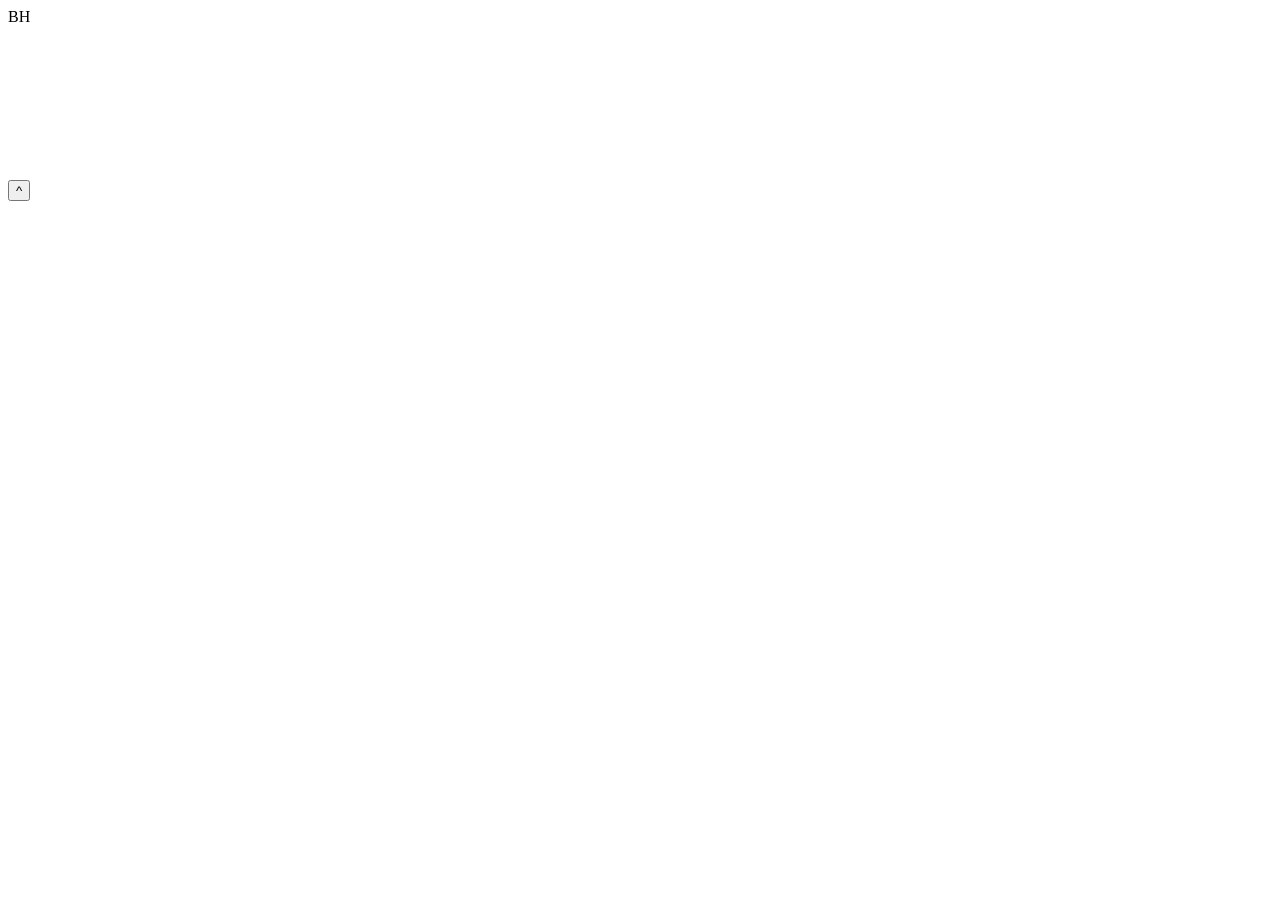
==== cliente.html @ abd91cc1 "Add files via upload" ====
﻿<!DOCTYPE html>
<html lang="pt-BR">
<head>
  <meta charset="UTF-8">
  <meta name="viewport" content="width=device-width, initial-scale=1.0">
  <meta name="description" content="Area do cliente BuildHub.">
  <title>Area do Cliente | BuildHub</title>
  <link rel="preconnect" href="https://fonts.googleapis.com">
  <link rel="preconnect" href="https://fonts.gstatic.com" crossorigin>
  <link href="https://fonts.googleapis.com/css2?family=Inter:wght@400;500;600;700;800;900&family=Manrope:wght@400;500;700;800&display=swap" rel="stylesheet">
  <link rel="stylesheet" href="css/style.css">
</head>
<body data-page="cliente">
  <div class="loader" id="loader" aria-label="Carregando area do cliente">
     <span class="brand-symbol" id="brandSymbol"><img src="assets/images/logobranca.png" alt="" aria-hidden="true"><span class="brand-fallback">BH</span></span>
    <div class="loader-line"></div>
  </div>
    <div class="loader-line"></div>
  </div>

  <div class="custom-cursor" id="customCursor" aria-hidden="true"></div>
  <canvas id="particleCanvas" aria-hidden="true"></canvas>
  <div class="floating-grid" id="floatingGrid" aria-hidden="true"></div>

  <main>
    <section class="dashboard-section" id="dashboard" hidden>
      <aside class="sidebar glass">
        <a class="brand dashboard-brand" href="index.html">
          <span class="brand-symbol" id="brandSymbol"><img src="assets/images/logobranca.png" alt="" aria-hidden="true"><span class="brand-fallback">BH</span></span>
          <span class="brand-text" id="brandText">BuildHub</span>
        </a>
        <nav id="dashboardMenu" aria-label="Menu da area do cliente"></nav>
        <a class="btn btn-ghost" href="index.html">Site</a>
        <button class="btn btn-ghost" id="logoutButton" type="button">Sair</button>
      </aside>

      <div class="dashboard-main">
        <div class="dashboard-top">
          <div>
            <p class="eyebrow" id="dashboardRole">Nivel CLIENTE</p>
            <h2 id="dashboardTitle">Area do cliente</h2>
          </div>
          <span class="status-pill">Online</span>
        </div>
        <div class="dashboard-content" id="dashboardContent"></div>
      </div>
    </section>
  </main>

  <div class="toast" id="toast" role="status" aria-live="polite"></div>
  <button class="to-top" id="toTop" type="button" aria-label="Voltar ao topo">^</button>
  <script src="js/script.js"></script>
</body>
</html>
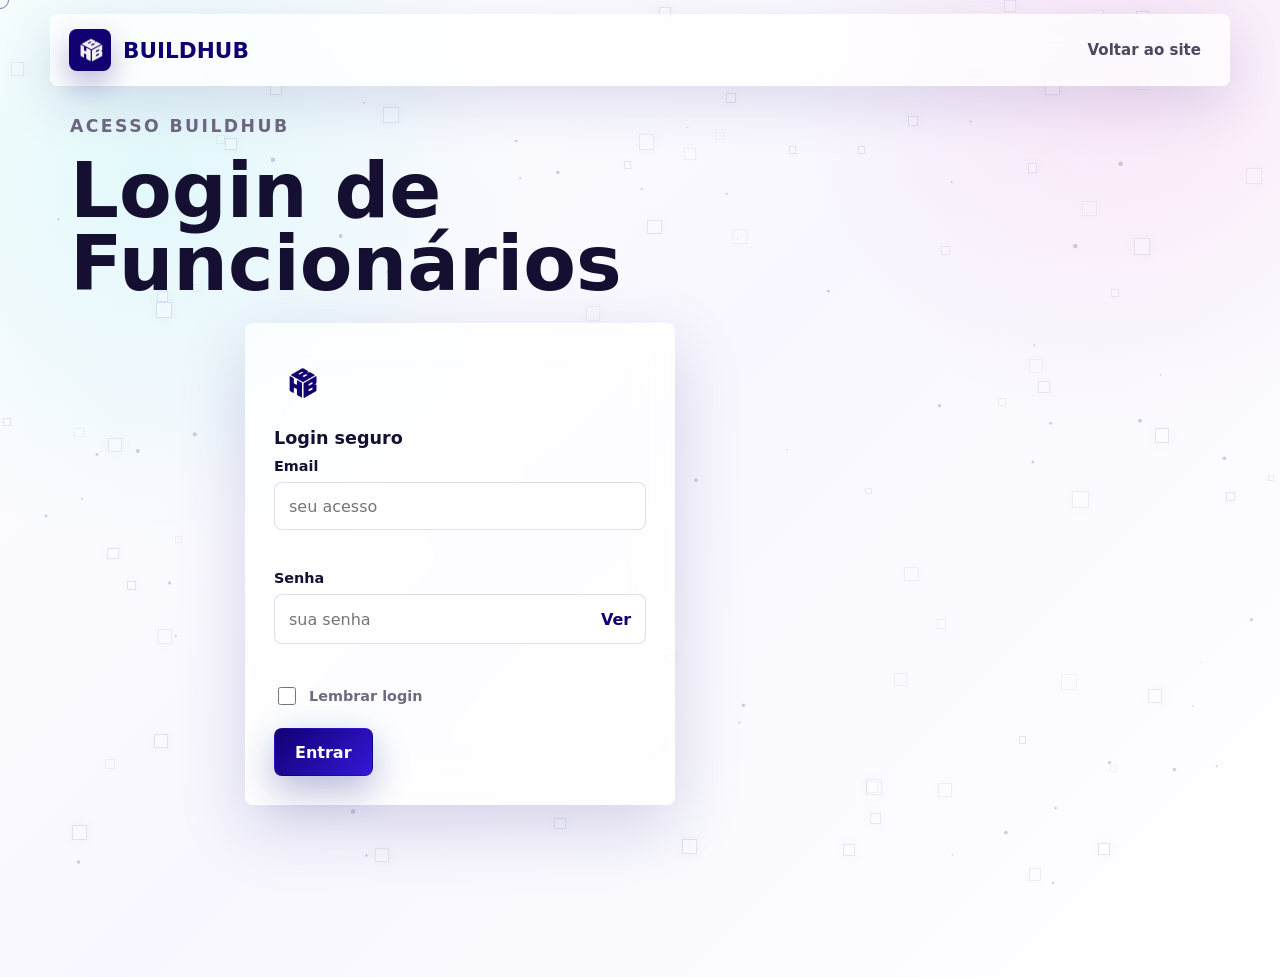
==== commit 89445613: "Update cliente.html" ====
--- a/cliente.html
+++ b/cliente.html
@@ -4,7 +4,7 @@
   <meta charset="UTF-8">
   <meta name="viewport" content="width=device-width, initial-scale=1.0">
   <meta name="description" content="Area do cliente BuildHub.">
-  <title>Area do Cliente | BuildHub</title>
+  <title>Área do Cliente | BuildHub</title>
   <link rel="preconnect" href="https://fonts.googleapis.com">
   <link rel="preconnect" href="https://fonts.gstatic.com" crossorigin>
   <link href="https://fonts.googleapis.com/css2?family=Inter:wght@400;500;600;700;800;900&family=Manrope:wght@400;500;700;800&display=swap" rel="stylesheet">
@@ -38,7 +38,7 @@
         <div class="dashboard-top">
           <div>
             <p class="eyebrow" id="dashboardRole">Nivel CLIENTE</p>
-            <h2 id="dashboardTitle">Area do cliente</h2>
+            <h2 id="dashboardTitle">Área do cliente</h2>
           </div>
           <span class="status-pill">Online</span>
         </div>
--- a/css/style.css
+++ b/css/style.css
@@ -0,0 +1,1680 @@
+:root {
+  --primary: #100072;
+  --primary-soft: rgba(16, 0, 114, 0.7);
+  --ink: #150f31;
+  --muted: #6f6a82;
+  --line: rgba(16, 0, 114, 0.14);
+  --white: #ffffff;
+  --glass: rgba(255, 255, 255, 0.72);
+  --glow: rgba(93, 70, 255, 0.35);
+  --cyan: #5ce1e6;
+  --rose: #ff6ac2;
+  --radius: 8px;
+  --shadow: 0 22px 70px rgba(16, 0, 114, 0.16);
+  --max-width: 1180px;
+}
+
+* {
+  box-sizing: border-box;
+}
+
+html {
+  scroll-behavior: smooth;
+}
+
+body {
+  margin: 0;
+  min-height: 100vh;
+  color: var(--ink);
+  font-family: Inter, ui-sans-serif, system-ui, -apple-system, BlinkMacSystemFont, "Segoe UI", Arial, sans-serif;
+  background:
+    radial-gradient(circle at 12% 18%, rgba(92, 225, 230, 0.17), transparent 27%),
+    radial-gradient(circle at 88% 8%, rgba(255, 106, 194, 0.12), transparent 24%),
+    linear-gradient(135deg, #ffffff 0%, #f8f7ff 48%, #ffffff 100%);
+  overflow-x: hidden;
+}
+
+body.menu-open,
+body.modal-open {
+  overflow: hidden;
+}
+
+a {
+  color: inherit;
+  text-decoration: none;
+}
+
+button,
+input,
+textarea {
+  font: inherit;
+}
+
+button {
+  cursor: pointer;
+}
+
+::selection {
+  color: var(--white);
+  background: var(--primary);
+}
+
+#particleCanvas,
+.floating-grid {
+  position: fixed;
+  inset: 0;
+  pointer-events: none;
+  z-index: -2;
+}
+
+.floating-grid {
+  z-index: -1;
+  overflow: hidden;
+}
+
+.float-block {
+  position: absolute;
+  width: 10px;
+  height: 10px;
+  border: 1px solid rgba(16, 0, 114, 0.16);
+  background: rgba(255, 255, 255, 0.38);
+  box-shadow: 0 0 16px rgba(16, 0, 114, 0.08);
+  transform: translate3d(0, 0, 0) rotate(0deg);
+  transition: transform 900ms cubic-bezier(0.16, 1, 0.3, 1), opacity 900ms ease, border-color 900ms ease;
+  animation: floatBlock 8s ease-in-out infinite;
+}
+
+.float-block.scatter {
+  opacity: 0.42;
+  border-color: rgba(92, 225, 230, 0.42);
+}
+
+.loader {
+  position: fixed;
+  inset: 0;
+  z-index: 1000;
+  display: grid;
+  place-items: center;
+  gap: 18px;
+  align-content: center;
+  color: var(--primary);
+  background: var(--white);
+  transition: opacity 600ms ease, visibility 600ms ease;
+}
+
+.loader.done {
+  opacity: 0;
+  visibility: hidden;
+}
+
+.loader-mark {
+  display: grid;
+  width: 74px;
+  height: 74px;
+  place-items: center;
+  border: 2px solid var(--primary);
+  border-radius: var(--radius);
+  font-weight: 900;
+  letter-spacing: 0;
+  animation: loaderPulse 1.2s ease-in-out infinite;
+}
+
+.loader-line {
+  width: 160px;
+  height: 3px;
+  overflow: hidden;
+  border-radius: 20px;
+  background: rgba(16, 0, 114, 0.12);
+}
+
+.loader-line::after {
+  display: block;
+  width: 42%;
+  height: 100%;
+  content: "";
+  background: linear-gradient(90deg, var(--primary), var(--cyan));
+  animation: loadLine 1s ease-in-out infinite;
+}
+
+.custom-cursor {
+  position: fixed;
+  top: 0;
+  left: 0;
+  z-index: 999;
+  width: 18px;
+  height: 18px;
+  pointer-events: none;
+  border: 1px solid rgba(16, 0, 114, 0.55);
+  border-radius: 50%;
+  transform: translate(-50%, -50%);
+  transition: width 160ms ease, height 160ms ease, border-color 160ms ease, background 160ms ease;
+  mix-blend-mode: multiply;
+}
+
+.custom-cursor.active {
+  width: 36px;
+  height: 36px;
+  border-color: rgba(92, 225, 230, 0.65);
+  background: rgba(92, 225, 230, 0.12);
+}
+
+.site-header {
+  position: fixed;
+  top: 14px;
+  left: 0;
+  right: 0;
+  z-index: 100;
+  padding: 0 20px;
+}
+
+.navbar {
+  display: flex;
+  align-items: center;
+  justify-content: space-between;
+  max-width: var(--max-width);
+  min-height: 72px;
+  margin: 0 auto;
+  padding: 12px 14px 12px 18px;
+  border: 1px solid rgba(255, 255, 255, 0.68);
+  border-radius: var(--radius);
+  background: rgba(255, 255, 255, 0.72);
+  box-shadow: 0 18px 55px rgba(16, 0, 114, 0.12);
+  backdrop-filter: blur(18px);
+}
+
+.brand {
+  display: inline-flex;
+  align-items: center;
+  gap: 12px;
+  min-width: 0;
+  color: var(--primary);
+  font-weight: 900;
+}
+
+.brand-symbol {
+  display: grid;
+  width: 42px;
+  height: 42px;
+  place-items: center;
+  flex: 0 0 auto;
+  color: var(--white);
+  border-radius: var(--radius);
+  background: var(--primary);
+  box-shadow: 0 12px 28px rgba(16, 0, 114, 0.28);
+}
+
+.brand-text {
+  display: inline-flex;
+  font-size: 1.35rem;
+  letter-spacing: 0;
+  text-transform: uppercase;
+}
+
+.brand-text span {
+  display: inline-block;
+  transform-origin: 50% 70%;
+}
+
+.brand-text span.logo-pop {
+  animation: logoPop 480ms ease;
+}
+
+.nav-menu {
+  display: flex;
+  align-items: center;
+  gap: 6px;
+}
+
+.nav-menu.single-link {
+  display: flex;
+  position: static;
+  padding: 0;
+  border: 0;
+  background: transparent;
+  box-shadow: none;
+  opacity: 1;
+  pointer-events: auto;
+  transform: none;
+}
+
+.nav-menu a {
+  padding: 10px 14px;
+  color: rgba(21, 15, 49, 0.76);
+  border-radius: var(--radius);
+  font-size: 0.94rem;
+  font-weight: 700;
+  transition: color 220ms ease, background 220ms ease, transform 220ms ease;
+}
+
+.nav-menu a:hover,
+.nav-menu a.active {
+  color: var(--primary);
+  background: rgba(16, 0, 114, 0.08);
+  transform: translateY(-1px);
+}
+
+.nav-login {
+  color: var(--white) !important;
+  background: var(--primary) !important;
+  box-shadow: 0 10px 24px rgba(16, 0, 114, 0.2);
+}
+
+.nav-toggle {
+  display: none;
+  width: 44px;
+  height: 44px;
+  border: 0;
+  border-radius: var(--radius);
+  background: rgba(16, 0, 114, 0.08);
+}
+
+.nav-toggle span {
+  display: block;
+  width: 20px;
+  height: 2px;
+  margin: 5px auto;
+  background: var(--primary);
+  transition: transform 240ms ease, opacity 240ms ease;
+}
+
+.section {
+  position: relative;
+  max-width: var(--max-width);
+  margin: 0 auto;
+  padding: 112px 20px;
+}
+
+.hero {
+  display: grid;
+  min-height: 100vh;
+  grid-template-columns: minmax(0, 1.05fr) minmax(320px, 0.95fr);
+  gap: 44px;
+  align-items: center;
+  padding-top: 142px;
+}
+
+.hero-content {
+  position: relative;
+  z-index: 1;
+}
+
+.eyebrow {
+  margin: 0 0 14px;
+  color: var(--primary);
+  font-size: 0.78rem;
+  font-weight: 900;
+  letter-spacing: 0.14em;
+  text-transform: uppercase;
+}
+
+h1,
+h2,
+h3,
+p {
+  margin-top: 0;
+}
+
+h1 {
+  max-width: 760px;
+  margin-bottom: 22px;
+  font-size: clamp(2.65rem, 6vw, 5.75rem);
+  line-height: 0.95;
+  letter-spacing: 0;
+}
+
+h2 {
+  margin-bottom: 16px;
+  font-size: clamp(2rem, 4vw, 3.7rem);
+  line-height: 1.02;
+  letter-spacing: 0;
+}
+
+h3 {
+  margin-bottom: 10px;
+  font-size: 1.1rem;
+}
+
+.hero-copy,
+.section-heading p {
+  max-width: 680px;
+  color: var(--muted);
+  font-size: 1.08rem;
+  line-height: 1.7;
+}
+
+.hero-actions {
+  display: flex;
+  flex-wrap: wrap;
+  gap: 14px;
+  margin-top: 34px;
+}
+
+.btn {
+  position: relative;
+  display: inline-flex;
+  min-height: 48px;
+  align-items: center;
+  justify-content: center;
+  padding: 0 20px;
+  overflow: hidden;
+  border: 1px solid transparent;
+  border-radius: var(--radius);
+  font-weight: 850;
+  transition: transform 220ms ease, box-shadow 220ms ease, border-color 220ms ease, background 220ms ease;
+}
+
+.btn::after {
+  position: absolute;
+  inset: 0;
+  content: "";
+  background: linear-gradient(110deg, transparent, rgba(255, 255, 255, 0.38), transparent);
+  transform: translateX(-120%);
+  transition: transform 500ms ease;
+}
+
+.btn:hover {
+  transform: translateY(-3px);
+}
+
+.btn:hover::after {
+  transform: translateX(120%);
+}
+
+.btn-primary {
+  color: var(--white);
+  background: linear-gradient(135deg, var(--primary), #3517d8);
+  box-shadow: 0 16px 36px rgba(16, 0, 114, 0.25), 0 0 28px rgba(92, 225, 230, 0.14);
+}
+
+.btn-ghost {
+  color: var(--primary);
+  border-color: var(--line);
+  background: rgba(255, 255, 255, 0.6);
+}
+
+.glass {
+  border: 1px solid rgba(255, 255, 255, 0.7);
+  background: var(--glass);
+  box-shadow: var(--shadow);
+  backdrop-filter: blur(18px);
+}
+
+.hero-orbit {
+  perspective: 1000px;
+}
+
+.interface-preview {
+  position: relative;
+  min-height: 440px;
+  padding: 18px;
+  overflow: hidden;
+  border-radius: var(--radius);
+  transform: rotateX(8deg) rotateY(-10deg);
+  animation: deviceFloat 5.5s ease-in-out infinite;
+}
+
+.preview-topbar {
+  display: flex;
+  gap: 8px;
+  margin-bottom: 18px;
+}
+
+.preview-topbar span {
+  width: 10px;
+  height: 10px;
+  border-radius: 50%;
+  background: var(--primary);
+  opacity: 0.75;
+}
+
+.preview-grid {
+  display: grid;
+  grid-template-columns: 1.25fr 0.75fr;
+  gap: 14px;
+}
+
+.preview-panel {
+  min-height: 118px;
+  border: 1px solid rgba(16, 0, 114, 0.09);
+  border-radius: var(--radius);
+  background:
+    linear-gradient(135deg, rgba(16, 0, 114, 0.1), rgba(92, 225, 230, 0.08)),
+    rgba(255, 255, 255, 0.68);
+}
+
+.preview-panel.main {
+  min-height: 250px;
+  background:
+    radial-gradient(circle at 70% 28%, rgba(92, 225, 230, 0.42), transparent 18%),
+    linear-gradient(145deg, var(--primary), #2110a2 55%, #ffffff 56%);
+}
+
+.preview-panel.wide {
+  grid-column: 1 / -1;
+}
+
+.preview-glow {
+  position: absolute;
+  right: -80px;
+  bottom: -80px;
+  width: 230px;
+  height: 230px;
+  border-radius: 50%;
+  background: rgba(92, 225, 230, 0.2);
+  filter: blur(10px);
+}
+
+.services-strip {
+  display: grid;
+  grid-column: 1 / -1;
+  grid-template-columns: repeat(4, 1fr);
+  gap: 14px;
+}
+
+.services-strip article,
+.value-card,
+.project-card,
+.info-card,
+.stat-card,
+.dashboard-panel {
+  border: 1px solid rgba(16, 0, 114, 0.1);
+  border-radius: var(--radius);
+  background: rgba(255, 255, 255, 0.68);
+  box-shadow: 0 16px 42px rgba(16, 0, 114, 0.08);
+}
+
+.services-strip article {
+  padding: 22px;
+  transition: transform 240ms ease, box-shadow 240ms ease, border-color 240ms ease;
+}
+
+.services-strip article:hover,
+.value-card:hover,
+.project-card:hover {
+  border-color: rgba(16, 0, 114, 0.22);
+  box-shadow: 0 22px 55px rgba(16, 0, 114, 0.14);
+  transform: translateY(-6px);
+}
+
+.icon {
+  display: inline-grid;
+  width: 36px;
+  height: 36px;
+  place-items: center;
+  margin-bottom: 18px;
+  color: var(--white);
+  border-radius: var(--radius);
+  background: var(--primary);
+  font-size: 0.75rem;
+  font-weight: 900;
+}
+
+.services-strip p,
+.value-card p,
+.project-card p,
+.timeline p {
+  color: var(--muted);
+  line-height: 1.6;
+}
+
+.section-heading {
+  max-width: 780px;
+  margin-bottom: 42px;
+}
+
+.about-grid {
+  display: grid;
+  grid-template-columns: 1.05fr 0.95fr;
+  gap: 20px;
+}
+
+.about-story {
+  padding: 34px;
+  border-radius: var(--radius);
+}
+
+.about-story p {
+  color: var(--muted);
+  line-height: 1.75;
+}
+
+.values {
+  display: grid;
+  gap: 14px;
+}
+
+.value-card {
+  padding: 24px;
+  transition: transform 240ms ease, box-shadow 240ms ease, border-color 240ms ease;
+}
+
+.value-card span {
+  display: block;
+  margin-bottom: 8px;
+  color: var(--primary);
+  font-weight: 900;
+}
+
+.timeline {
+  position: relative;
+  display: grid;
+  grid-template-columns: repeat(4, 1fr);
+  gap: 18px;
+  margin-top: 38px;
+}
+
+.timeline::before {
+  position: absolute;
+  top: 25px;
+  left: 5%;
+  right: 5%;
+  height: 2px;
+  content: "";
+  background: linear-gradient(90deg, transparent, var(--primary), transparent);
+}
+
+.timeline-item {
+  position: relative;
+  padding-top: 58px;
+}
+
+.timeline-item::before {
+  position: absolute;
+  top: 16px;
+  left: 0;
+  width: 20px;
+  height: 20px;
+  content: "";
+  border: 4px solid var(--white);
+  border-radius: 50%;
+  background: var(--primary);
+  box-shadow: 0 0 0 6px rgba(16, 0, 114, 0.12);
+}
+
+.timeline-item span {
+  color: var(--primary);
+  font-weight: 900;
+}
+
+.filter-bar {
+  display: flex;
+  flex-wrap: wrap;
+  gap: 10px;
+  margin-bottom: 26px;
+}
+
+.filter-btn {
+  min-height: 42px;
+  padding: 0 14px;
+  color: var(--primary);
+  border: 1px solid var(--line);
+  border-radius: var(--radius);
+  background: rgba(255, 255, 255, 0.7);
+  font-weight: 800;
+  transition: color 220ms ease, background 220ms ease, transform 220ms ease;
+}
+
+.filter-btn:hover,
+.filter-btn.active {
+  color: var(--white);
+  background: var(--primary);
+  transform: translateY(-2px);
+}
+
+.project-grid {
+  display: grid;
+  grid-template-columns: repeat(3, 1fr);
+  gap: 18px;
+}
+
+.project-card {
+  position: relative;
+  min-height: 330px;
+  padding: 0;
+  overflow: hidden;
+  cursor: pointer;
+  text-align: left;
+  transition: transform 240ms ease, box-shadow 240ms ease, opacity 220ms ease;
+}
+
+.project-card:focus-visible {
+  outline: 3px solid rgba(92, 225, 230, 0.7);
+  outline-offset: 3px;
+}
+
+.project-card[hidden] {
+  display: none;
+}
+
+.project-visual {
+  position: relative;
+  min-height: 190px;
+  overflow: hidden;
+  background: linear-gradient(135deg, var(--primary), #3c21e7);
+}
+
+.project-visual::before,
+.project-visual::after {
+  position: absolute;
+  content: "";
+  border-radius: var(--radius);
+  background: rgba(255, 255, 255, 0.82);
+}
+
+.project-visual::before {
+  top: 28px;
+  left: 28px;
+  width: 52%;
+  height: 24px;
+}
+
+.project-visual::after {
+  right: 28px;
+  bottom: 28px;
+  width: 38%;
+  height: 86px;
+  opacity: 0.78;
+}
+
+.project-card:nth-child(2n) .project-visual {
+  background: linear-gradient(135deg, #ffffff, #e9e7ff 35%, var(--primary));
+}
+
+.project-body {
+  padding: 22px;
+}
+
+.project-category {
+  display: inline-flex;
+  margin-bottom: 12px;
+  color: var(--primary);
+  font-size: 0.76rem;
+  font-weight: 900;
+  text-transform: uppercase;
+}
+
+.project-hover {
+  position: absolute;
+  inset: auto 14px 14px 14px;
+  padding: 16px;
+  color: var(--white);
+  border-radius: var(--radius);
+  background: rgba(16, 0, 114, 0.88);
+  opacity: 0;
+  transform: translateY(12px);
+  transition: opacity 240ms ease, transform 240ms ease;
+}
+
+.project-card:hover .project-hover {
+  opacity: 1;
+  transform: translateY(0);
+}
+
+.contact-layout {
+  display: grid;
+  grid-template-columns: minmax(0, 1fr) 360px;
+  gap: 22px;
+  align-items: start;
+}
+
+.contact-form,
+.login-card {
+  padding: 28px;
+  border-radius: var(--radius);
+}
+
+.form-row {
+  display: grid;
+  gap: 8px;
+  margin-bottom: 16px;
+}
+
+label {
+  color: var(--ink);
+  font-size: 0.9rem;
+  font-weight: 800;
+}
+
+input,
+textarea {
+  width: 100%;
+  border: 1px solid rgba(16, 0, 114, 0.13);
+  border-radius: var(--radius);
+  background: rgba(255, 255, 255, 0.78);
+  color: var(--ink);
+  outline: 0;
+  transition: border-color 220ms ease, box-shadow 220ms ease, transform 220ms ease;
+}
+
+input {
+  min-height: 48px;
+  padding: 0 14px;
+}
+
+textarea {
+  resize: vertical;
+  padding: 14px;
+}
+
+input:focus,
+textarea:focus {
+  border-color: rgba(16, 0, 114, 0.5);
+  box-shadow: 0 0 0 4px rgba(16, 0, 114, 0.08);
+}
+
+.form-row.error input,
+.form-row.error textarea {
+  border-color: #d82148;
+}
+
+.form-row small {
+  min-height: 16px;
+  color: #d82148;
+  font-size: 0.78rem;
+}
+
+.contact-info {
+  display: grid;
+  gap: 14px;
+}
+
+.info-card {
+  padding: 22px;
+}
+
+.info-label {
+  display: block;
+  margin-bottom: 8px;
+  color: var(--muted);
+  font-size: 0.82rem;
+  font-weight: 800;
+}
+
+.socials {
+  display: flex;
+  gap: 10px;
+}
+
+.socials a {
+  display: grid;
+  width: 48px;
+  height: 48px;
+  place-items: center;
+  color: var(--white);
+  border-radius: var(--radius);
+  background: var(--primary);
+  font-weight: 900;
+  box-shadow: 0 14px 28px rgba(16, 0, 114, 0.18);
+  transition: transform 220ms ease;
+}
+
+.socials a:hover {
+  transform: translateY(-4px) rotate(-2deg);
+}
+
+.login-section {
+  padding-bottom: 130px;
+}
+
+.login-shell {
+  display: grid;
+  place-items: center;
+}
+
+.login-card {
+  width: min(100%, 430px);
+}
+
+.login-badge {
+  display: grid;
+  width: 58px;
+  height: 58px;
+  place-items: center;
+  margin-bottom: 18px;
+  color: var(--white);
+  border-radius: var(--radius);
+  background: var(--radius);
+  font-weight: 900;
+}
+.login-badge img {
+  width: 100%;
+  height: 100%;
+  object-fit: contain;
+}
+.password-field {
+  display: flex;
+  border: 1px solid rgba(16, 0, 114, 0.13);
+  border-radius: var(--radius);
+  background: rgba(255, 255, 255, 0.78);
+}
+
+.password-field input {
+  border: 0;
+  background: transparent;
+}
+
+.password-field button {
+  min-width: 58px;
+  border: 0;
+  color: var(--primary);
+  background: transparent;
+  font-weight: 900;
+}
+
+.remember {
+  display: flex;
+  align-items: center;
+  gap: 10px;
+  margin-bottom: 20px;
+  color: var(--muted);
+}
+
+.remember input {
+  width: 18px;
+  min-height: 18px;
+}
+
+.dashboard-section {
+  min-height: 100vh;
+  padding: 110px 20px 40px;
+  grid-template-columns: 280px minmax(0, 1fr);
+  gap: 18px;
+  max-width: 1320px;
+  margin: 0 auto;
+}
+
+.dashboard-section:not([hidden]) {
+  display: grid;
+}
+
+.sidebar {
+  position: sticky;
+  top: 108px;
+  height: calc(100vh - 130px);
+  display: flex;
+  flex-direction: column;
+  gap: 22px;
+  padding: 18px;
+  border-radius: var(--radius);
+}
+
+.dashboard-brand {
+  padding-bottom: 18px;
+  border-bottom: 1px solid var(--line);
+}
+
+.sidebar nav {
+  display: grid;
+  gap: 8px;
+}
+
+.sidebar nav button {
+  min-height: 46px;
+  padding: 0 14px;
+  color: rgba(21, 15, 49, 0.78);
+  border: 0;
+  border-radius: var(--radius);
+  background: transparent;
+  text-align: left;
+  font-weight: 850;
+}
+
+.sidebar nav button.active,
+.sidebar nav button:hover {
+  color: var(--white);
+  background: var(--primary);
+}
+
+.sidebar #logoutButton {
+  margin-top: auto;
+}
+
+.dashboard-main {
+  min-width: 0;
+}
+
+.dashboard-top {
+  display: flex;
+  align-items: center;
+  justify-content: space-between;
+  gap: 16px;
+  margin-bottom: 20px;
+}
+
+.dashboard-top h2 {
+  margin-bottom: 0;
+}
+
+.status-pill {
+  display: inline-flex;
+  align-items: center;
+  min-height: 38px;
+  padding: 0 14px;
+  color: var(--primary);
+  border: 1px solid var(--line);
+  border-radius: 999px;
+  background: rgba(255, 255, 255, 0.7);
+  font-weight: 900;
+}
+
+.stats-grid,
+.admin-projects,
+.client-files,
+.editor-grid {
+  display: grid;
+  grid-template-columns: repeat(3, 1fr);
+  gap: 16px;
+}
+
+.site-editor > p {
+  color: var(--muted);
+  line-height: 1.6;
+}
+
+.site-editor .editor-grid {
+  grid-template-columns: repeat(2, 1fr);
+}
+
+.stat-card,
+.dashboard-panel {
+  padding: 22px;
+}
+
+.stat-card span {
+  color: var(--muted);
+  font-size: 0.85rem;
+  font-weight: 800;
+}
+
+.stat-card strong {
+  display: block;
+  margin-top: 8px;
+  color: var(--primary);
+  font-size: 2.2rem;
+}
+
+.dashboard-panel {
+  margin-top: 16px;
+}
+
+.dashboard-panel h3 {
+  color: var(--primary);
+}
+
+.mini-list {
+  display: grid;
+  gap: 10px;
+  margin: 0;
+  padding: 0;
+  list-style: none;
+}
+
+.mini-list li {
+  display: flex;
+  justify-content: space-between;
+  gap: 14px;
+  padding: 12px;
+  border: 1px solid var(--line);
+  border-radius: var(--radius);
+  background: rgba(255, 255, 255, 0.62);
+}
+
+.project-actions {
+  display: flex;
+  flex-wrap: wrap;
+  gap: 8px;
+  margin-top: 14px;
+}
+
+.mini-btn {
+  min-height: 34px;
+  padding: 0 10px;
+  color: var(--primary);
+  border: 1px solid var(--line);
+  border-radius: var(--radius);
+  background: rgba(255, 255, 255, 0.72);
+  font-weight: 800;
+}
+
+.mini-btn.danger {
+  color: #b5002a;
+}
+
+.progress-track {
+  height: 10px;
+  overflow: hidden;
+  border-radius: 999px;
+  background: rgba(16, 0, 114, 0.12);
+}
+
+.progress-track span {
+  display: block;
+  height: 100%;
+  border-radius: inherit;
+  background: linear-gradient(90deg, var(--primary), var(--cyan));
+}
+
+.project-modal {
+  position: fixed;
+  inset: 0;
+  z-index: 500;
+  display: grid;
+  place-items: center;
+  padding: 20px;
+  opacity: 0;
+  pointer-events: none;
+  transition: opacity 240ms ease;
+}
+
+.project-modal.open {
+  opacity: 1;
+  pointer-events: auto;
+}
+
+.modal-backdrop {
+  position: absolute;
+  inset: 0;
+  background: rgba(8, 5, 38, 0.54);
+  backdrop-filter: blur(7px);
+}
+
+.modal-card {
+  position: relative;
+  width: min(100%, 620px);
+  max-height: 86vh;
+  padding: 26px;
+  overflow: auto;
+  border-radius: var(--radius);
+}
+
+.modal-close {
+  position: absolute;
+  top: 14px;
+  right: 14px;
+  width: 36px;
+  height: 36px;
+  border: 0;
+  border-radius: var(--radius);
+  color: var(--white);
+  background: var(--primary);
+  font-weight: 900;
+}
+
+.toast {
+  position: fixed;
+  right: 20px;
+  bottom: 24px;
+  z-index: 700;
+  max-width: min(360px, calc(100vw - 40px));
+  padding: 15px 18px;
+  color: var(--white);
+  border-radius: var(--radius);
+  background: var(--primary);
+  box-shadow: 0 16px 34px rgba(16, 0, 114, 0.24);
+  opacity: 0;
+  transform: translateY(18px);
+  transition: opacity 240ms ease, transform 240ms ease;
+}
+
+.toast.show {
+  opacity: 1;
+  transform: translateY(0);
+}
+
+.to-top {
+  position: fixed;
+  right: 20px;
+  bottom: 86px;
+  z-index: 90;
+  width: 44px;
+  height: 44px;
+  border: 1px solid rgba(255, 255, 255, 0.7);
+  border-radius: var(--radius);
+  color: var(--white);
+  background: var(--primary);
+  box-shadow: 0 14px 30px rgba(16, 0, 114, 0.22);
+  opacity: 0;
+  transform: translateY(16px);
+  transition: opacity 220ms ease, transform 220ms ease;
+}
+
+.to-top.visible {
+  opacity: 1;
+  transform: translateY(0);
+}
+
+.reveal {
+  opacity: 0;
+  transform: translateY(26px);
+  transition: opacity 700ms ease, transform 700ms ease;
+}
+
+.reveal.visible {
+  opacity: 1;
+  transform: translateY(0);
+}
+
+@keyframes floatBlock {
+  0%, 100% {
+    margin-top: 0;
+  }
+  50% {
+    margin-top: -18px;
+  }
+}
+
+@keyframes loaderPulse {
+  0%, 100% {
+    transform: scale(1) rotate(0deg);
+  }
+  50% {
+    transform: scale(1.08) rotate(3deg);
+  }
+}
+
+@keyframes loadLine {
+  0% {
+    transform: translateX(-110%);
+  }
+  100% {
+    transform: translateX(250%);
+  }
+}
+
+@keyframes deviceFloat {
+  0%, 100% {
+    transform: rotateX(8deg) rotateY(-10deg) translateY(0);
+  }
+  50% {
+    transform: rotateX(5deg) rotateY(-7deg) translateY(-14px);
+  }
+}
+
+@keyframes logoPop {
+  0%, 100% {
+    transform: translateY(0) scale(1);
+  }
+  45% {
+    transform: translateY(-7px) scale(1.08);
+  }
+}
+
+@media (max-width: 980px) {
+  .nav-toggle {
+    display: block;
+  }
+
+  .nav-menu {
+    position: fixed;
+    top: 96px;
+    left: 20px;
+    right: 20px;
+    display: grid;
+    padding: 14px;
+    border: 1px solid rgba(255, 255, 255, 0.7);
+    border-radius: var(--radius);
+    background: rgba(255, 255, 255, 0.94);
+    box-shadow: var(--shadow);
+    opacity: 0;
+    pointer-events: none;
+    transform: translateY(-10px);
+    transition: opacity 220ms ease, transform 220ms ease;
+    backdrop-filter: blur(18px);
+  }
+
+  .nav-menu.single-link {
+    position: static;
+    display: flex;
+    padding: 0;
+    border: 0;
+    background: transparent;
+    box-shadow: none;
+    opacity: 1;
+    pointer-events: auto;
+    transform: none;
+  }
+
+  .nav-menu.open {
+    opacity: 1;
+    pointer-events: auto;
+    transform: translateY(0);
+  }
+
+  .nav-toggle.open span:nth-child(1) {
+    transform: translateY(7px) rotate(45deg);
+  }
+
+  .nav-toggle.open span:nth-child(2) {
+    opacity: 0;
+  }
+
+  .nav-toggle.open span:nth-child(3) {
+    transform: translateY(-7px) rotate(-45deg);
+  }
+
+  .hero,
+  .about-grid,
+  .contact-layout,
+  .dashboard-section:not([hidden]) {
+    grid-template-columns: 1fr;
+  }
+
+  .hero {
+    padding-top: 126px;
+  }
+
+  .services-strip,
+  .project-grid,
+  .stats-grid,
+  .admin-projects,
+  .client-files,
+  .editor-grid,
+  .site-editor .editor-grid {
+    grid-template-columns: repeat(2, 1fr);
+  }
+
+  .timeline {
+    grid-template-columns: 1fr 1fr;
+  }
+
+  .sidebar {
+    position: relative;
+    top: 0;
+    height: auto;
+  }
+}
+
+@media (max-width: 640px) {
+  .site-header {
+    top: 8px;
+    padding: 0 10px;
+  }
+
+  .navbar {
+    min-height: 64px;
+  }
+
+  .brand-text {
+    font-size: 1rem;
+  }
+
+  .brand-symbol {
+    width: 38px;
+    height: 38px;
+  }
+
+  .section {
+    padding: 84px 16px;
+  }
+
+  .hero {
+    padding-top: 112px;
+    gap: 28px;
+  }
+
+  h1 {
+    font-size: clamp(2.35rem, 13vw, 3.6rem);
+  }
+
+  h2 {
+    font-size: clamp(1.8rem, 10vw, 2.5rem);
+  }
+
+  .hero-actions,
+  .filter-bar {
+    align-items: stretch;
+    flex-direction: column;
+  }
+
+  .btn,
+  .filter-btn {
+    width: 100%;
+  }
+
+  .interface-preview {
+    min-height: 320px;
+    transform: none;
+  }
+
+  .preview-grid,
+  .services-strip,
+  .project-grid,
+  .timeline,
+  .stats-grid,
+  .admin-projects,
+  .client-files,
+  .editor-grid,
+  .site-editor .editor-grid {
+    grid-template-columns: 1fr;
+  }
+
+  .timeline::before {
+    top: 0;
+    bottom: 0;
+    left: 10px;
+    right: auto;
+    width: 2px;
+    height: auto;
+  }
+
+  .timeline-item {
+    padding-top: 0;
+    padding-left: 42px;
+  }
+
+  .timeline-item::before {
+    top: 0;
+  }
+
+  .contact-form,
+  .login-card,
+  .modal-card {
+    padding: 22px;
+  }
+
+  .dashboard-section {
+    padding: 90px 12px 28px;
+  }
+
+  .dashboard-top {
+    align-items: flex-start;
+    flex-direction: column;
+  }
+
+  .custom-cursor {
+    display: none;
+  }
+}
+
+@media (prefers-reduced-motion: reduce) {
+  *,
+  *::before,
+  *::after {
+    scroll-behavior: auto !important;
+    animation-duration: 0.01ms !important;
+    animation-iteration-count: 1 !important;
+    transition-duration: 0.01ms !important;
+  }
+}
+
+/* BuildHub integrated update */
+body {
+  font-family: Inter, Manrope, ui-sans-serif, system-ui, -apple-system, BlinkMacSystemFont, "Segoe UI", Arial, sans-serif;
+}
+
+.brand-symbol {
+  position: relative;
+  overflow: hidden;
+}
+
+.brand-symbol img {
+  width: 78%;
+  height: 78%;
+  object-fit: contain;
+  display: block;
+}
+
+.brand-symbol .brand-fallback {
+  position: absolute;
+  opacity: 0;
+  pointer-events: none;
+}
+
+.process-grid-main,
+.metrics-grid-main,
+.testimonials-grid-main,
+.insights-grid {
+  display: grid;
+  gap: 18px;
+}
+
+.process-grid-main {
+  grid-template-columns: repeat(5, minmax(0, 1fr));
+}
+
+.process-grid-main article,
+.metrics-grid-main article,
+.testimonials-grid-main article,
+.faq-list-main details,
+.content-card {
+  border: 1px solid rgba(16, 0, 114, 0.1);
+  border-radius: var(--radius);
+  background: rgba(255, 255, 255, 0.72);
+  box-shadow: 0 16px 42px rgba(16, 0, 114, 0.08);
+  backdrop-filter: blur(18px);
+}
+
+.process-grid-main article,
+.metrics-grid-main article,
+.testimonials-grid-main article,
+.faq-list-main details,
+.content-card {
+  padding: 24px;
+}
+
+.process-grid-main strong,
+.metrics-grid-main strong {
+  display: block;
+  color: var(--primary);
+  font-size: 2rem;
+  margin-bottom: 14px;
+}
+
+.insights-grid {
+  grid-template-columns: repeat(2, minmax(0, 1fr));
+}
+
+.feature-list {
+  display: grid;
+  gap: 10px;
+  margin: 18px 0 0;
+  padding: 0;
+  list-style: none;
+}
+
+.feature-list li {
+  position: relative;
+  padding-left: 24px;
+  color: var(--muted);
+  line-height: 1.55;
+}
+
+.feature-list li::before {
+  position: absolute;
+  left: 0;
+  top: 0.62em;
+  width: 9px;
+  height: 9px;
+  border-radius: 999px;
+  background: linear-gradient(135deg, var(--primary), var(--cyan));
+  content: "";
+}
+
+.metrics-grid-main {
+  grid-template-columns: repeat(3, minmax(0, 1fr));
+}
+
+.metrics-grid-main article {
+  text-align: center;
+}
+
+.metrics-grid-main strong {
+  font-size: clamp(2.3rem, 5vw, 4rem);
+  margin-bottom: 6px;
+}
+
+.testimonials-grid-main {
+  grid-template-columns: repeat(3, minmax(0, 1fr));
+}
+
+.testimonials-grid-main p,
+.faq-list-main p {
+  color: var(--muted);
+  line-height: 1.7;
+}
+
+.faq-list-main {
+  display: grid;
+  gap: 14px;
+}
+
+.faq-list-main summary {
+  cursor: pointer;
+  color: var(--ink);
+  font-weight: 900;
+}
+
+.premium-project-grid {
+  align-items: stretch;
+}
+
+.premium-project-card {
+  min-height: 510px;
+  display: flex;
+  flex-direction: column;
+  overflow: hidden;
+  border: 1px solid rgba(255, 255, 255, 0.72);
+  background: rgba(255, 255, 255, 0.72);
+  backdrop-filter: blur(18px);
+  transform-origin: center;
+}
+
+.premium-project-card:hover {
+  border-color: rgba(92, 225, 230, 0.42);
+  box-shadow: 0 28px 70px rgba(16, 0, 114, 0.18), 0 0 34px rgba(92, 225, 230, 0.18);
+  transform: translateY(-10px) scale(1.015);
+}
+
+.premium-project-visual {
+  min-height: 235px;
+  background: #f7f7ff;
+}
+
+.project-cover {
+  width: 100%;
+  height: 235px;
+  display: block;
+  object-fit: cover;
+  transition: transform 500ms cubic-bezier(0.16, 1, 0.3, 1), filter 500ms ease;
+}
+
+.premium-project-card:hover .project-cover {
+  transform: scale(1.055);
+  filter: saturate(1.08) contrast(1.03);
+}
+
+.project-shine {
+  position: absolute;
+  inset: 0;
+  background: linear-gradient(110deg, transparent 20%, rgba(255, 255, 255, 0.42), transparent 70%);
+  transform: translateX(-130%);
+  transition: transform 700ms ease;
+}
+
+.premium-project-card:hover .project-shine {
+  transform: translateX(130%);
+}
+
+.premium-project-body {
+  display: grid;
+  align-content: start;
+  gap: 10px;
+  flex: 1;
+  padding: 24px;
+}
+
+.project-logo {
+  width: 62px;
+  height: 62px;
+  object-fit: contain;
+  border-radius: var(--radius);
+  box-shadow: 0 14px 30px rgba(16, 0, 114, 0.16);
+}
+
+.premium-project-body .project-category {
+  margin: 4px 0 0;
+}
+
+.project-button {
+  align-self: end;
+  min-height: 46px;
+  margin-top: 8px;
+  display: inline-flex;
+  align-items: center;
+  justify-content: center;
+  border: 0;
+  border-radius: var(--radius);
+  color: var(--white);
+  background: linear-gradient(135deg, var(--primary), #3517d8);
+  box-shadow: 0 16px 34px rgba(16, 0, 114, 0.22);
+  font-weight: 900;
+  transition: transform 220ms ease, box-shadow 220ms ease;
+}
+
+.project-button:hover,
+.premium-project-card:hover .project-button {
+  transform: translateY(-2px);
+  box-shadow: 0 20px 42px rgba(16, 0, 114, 0.28), 0 0 24px rgba(92, 225, 230, 0.18);
+}
+
+.modal-project-cover {
+  width: 100%;
+  max-height: 260px;
+  object-fit: cover;
+  border-radius: var(--radius);
+  margin-bottom: 18px;
+}
+
+.modal-project-heading {
+  display: flex;
+  align-items: center;
+  gap: 14px;
+  margin-bottom: 14px;
+}
+
+.modal-project-heading h2 {
+  margin: 0;
+}
+
+.modal-feature-list {
+  margin-bottom: 18px;
+}
+
+.footer {
+  max-width: var(--max-width);
+  margin: 0 auto;
+  padding: 26px 20px 38px;
+  display: flex;
+  justify-content: space-between;
+  gap: 16px;
+  border-top: 1px solid var(--line);
+  color: var(--muted);
+}
+
+.footer a {
+  color: var(--primary);
+  font-weight: 900;
+}
+
+@media (max-width: 1080px) {
+  .process-grid-main {
+    grid-template-columns: repeat(2, minmax(0, 1fr));
+  }
+}
+
+@media (max-width: 760px) {
+  .process-grid-main,
+  .metrics-grid-main,
+  .testimonials-grid-main,
+  .insights-grid {
+    grid-template-columns: 1fr;
+  }
+
+  .premium-project-card {
+    min-height: auto;
+  }
+
+  .footer {
+    flex-direction: column;
+  }
+}
